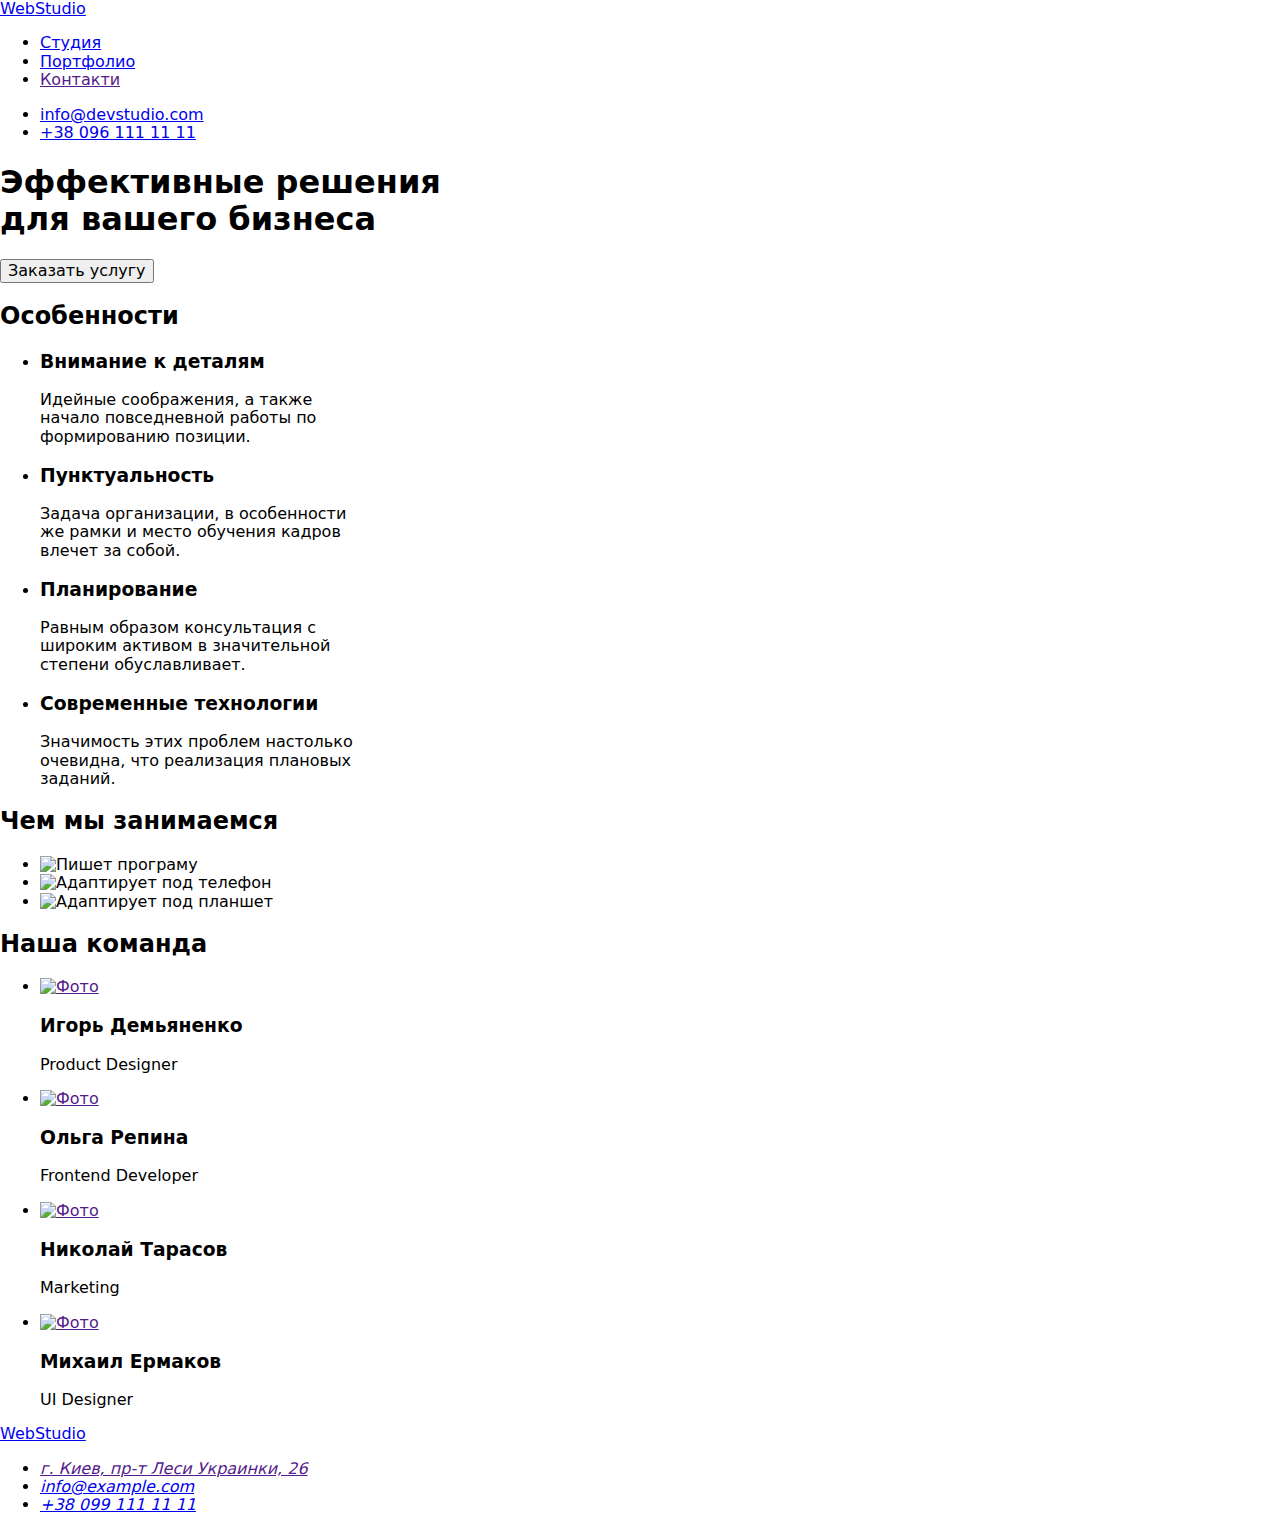
==== index.html @ d5084069 "Create index.html" ====
<!DOCTYPE html>
<html lang="ru">
<head>
  <meta charset="UTF-8" />
  <meta http-equiv="X-UA-Compatible" content="IE=edge" />
  <meta name="viewport" content="width=device-width, initial-scale=1.0" />
  <title>WebStudio</title>
  <link rel="preconnect" href="https://fonts.googleapis.com" />
  <link rel="preconnect" href="https://fonts.gstatic.com" crossorigin />
  <link href="https://fonts.googleapis.com/css2?family=Raleway:wght@700&family=Roboto:wght@400;500;700;900&display=swap" rel="stylesheet" />
  <link rel="stylesheet" href="https://cdnjs.cloudflare.com/ajax/libs/modern-normalize/1.1.0/modern-normalize.min.css" />
  
  <link rel="stylesheet" href="./css/reset.css" />
  <link rel="stylesheet" href="./css/styles.css" />  
</head>
<body>

 <!---------- Шапка сайту--------->

   <header class="header"> 
     <div class="container header-container">
<nav class="header-navigation"> 
    <a href="./index.html" class="logo">Web<span class="header-logo">Studio</span></a>
    <ul class="header-list">
        <li class="header-item"><a class="header-link-studio" href="./index.html">Cтудия</a></li>
        <li class="header-item"><a class="header-link" href="./portfolio.html" >Портфолио</a></li>
        <li class="header-item"><a class="header-link" href="">Контакти</a></li>
    </ul>
     
</nav>
     
<ul class="header-contacts-list">
    <li class="header-contacts-item"><a class="header-contacts-link" href="mailto:info@devstudio.com">info@devstudio.com</a></li>
    <li class="header-contacts-item"><a class="header-contacts-link" href="tel:+380961111111">+38 096 111 11 11</a></li>
</ul>
     </div>
     
   </header>

<main>

    <!-- Герой -->
    
    <section class="hero">
      <div class="container">
<h1 class="hero-title">Эффективные решения <br /> для вашего бизнеса</h1>
<button class="hero-btn" type="button">Заказать услугу</button>
      </div>
    </section>

    <section class="about">
         <div class="container">
    <h2 class="visually-hidden">Особенности</h2>
    
    <ul class="about-list">
        <li class="about-list-item">
          <h3 class="about-list-title">Внимание к деталям</h3>
            <p class="about-list-text">Идейные соображения, а также <br /> начало повседневной работы по <br /> формированию позиции.</p>
        </li>
        <li class="about-list-item">
          <h3 class="about-list-title">Пунктуальность</h3>
            <p class="about-list-text">Задача организации, в особенности <br /> же рамки и место обучения кадров <br /> влечет за собой.</p>
        </li>
        <li class="about-list-item">
          <h3 class="about-list-title">Планирование</h3>
            <p class="about-list-text">Равным образом консультация с <br /> широким активом в значительной <br /> степени обуславливает.</p>
        </li>
        <li class="about-list-item">
          <h3 class="about-list-title">Современные технологии</h3>
            <p class="about-list-text">Значимость этих проблем настолько <br /> очевидна, что реализация плановых <br /> заданий.</p>
        </li>
    </ul>
         </div>
    </section>


    <section class="job">
    <div class="container">
    <h2 class="job-title">Чем мы занимаемся</h2>
<ul class="job-list"> 
<li class="job-list-item"><img class="job-list-image" src="./images/img.jpg" alt="Пишет програму" width="370" height="294"></li>
<li class="job-list-item"><img class="job-list-image" src="./images/img1.jpg" alt="Адаптирует под телефон" width="370" height="294"></li>
<li class="job-list-item"><img class="job-list-image" src="./images/img2.jpg" alt="Адаптирует под планшет" width="370" height="294"></li>
</ul>
     </div>
    </section>

    <section class="team"> 
      <div class="container">
        <h2 class="team-title">Наша команда</h2>
       
        <ul class="team-list">
          <li class="team-list-item">
    <a class="team-list-image" href=""><img src="./images/img3.jpg" alt="Фото" width="270" height="260"></a>
    <h3 class="team-list-title">Игорь Демьяненко</h3>
    <p class="team-list-text" lang="en">Product Designer</p>
          </li>
          <li class="team-list-item">
    <a class="team-list-image" href=""><img src="./images/img4.jpg" alt="Фото" width="270" height="260"></a>
    <h3 class="team-list-title">Ольга Репина</h3>
    <p class="team-list-text" lang="en">Frontend Developer</p>
          </li>
          <li class="team-list-item">
    <a class="team-list-image" href=""><img src="./images/img5.jpg" alt="Фото" width="270" height="260"></a>
    <h3 class="team-list-title">Николай Тарасов</h3>
    <p class="team-list-text" lang="en">Marketing</p>
          </li>
          <li class="team-list-item">
    <a class="team-list-image" href=""><img src="./images/img6.jpg" alt="Фото" width="270" height="260"></a>
    <h3 class="team-list-title">Михаил Ермаков</h3>
    <p class="team-list-text" lang="en">UI Designer</p>
          </li>
     
        </ul>
      </div>
    </section>
    </main>
      
    <!-- -------------- Підвал------------------ -->

   <footer class="footer">
     <div class="container">
        <a class="logo" href="./index.html">Web<span class="footer-logo">Studio</span></a>
        <address class="address">
        <ul class="address-list">
            <li class="address-item"><a class="address-link" href="">г. Киев, пр-т Леси Украинки, 26</a></li>
            <li class="address-item-contact"><a class="address-link-social" href="mailto:info@example.com">info@example.com</a></li>
            <li class="address-item-contact"><a class="address-link-social" href="tel:+380961111111">+38 099 111 11 11</a></li>
        </ul>
        </address>
      </div>
   </footer>
  
</body>
</html>
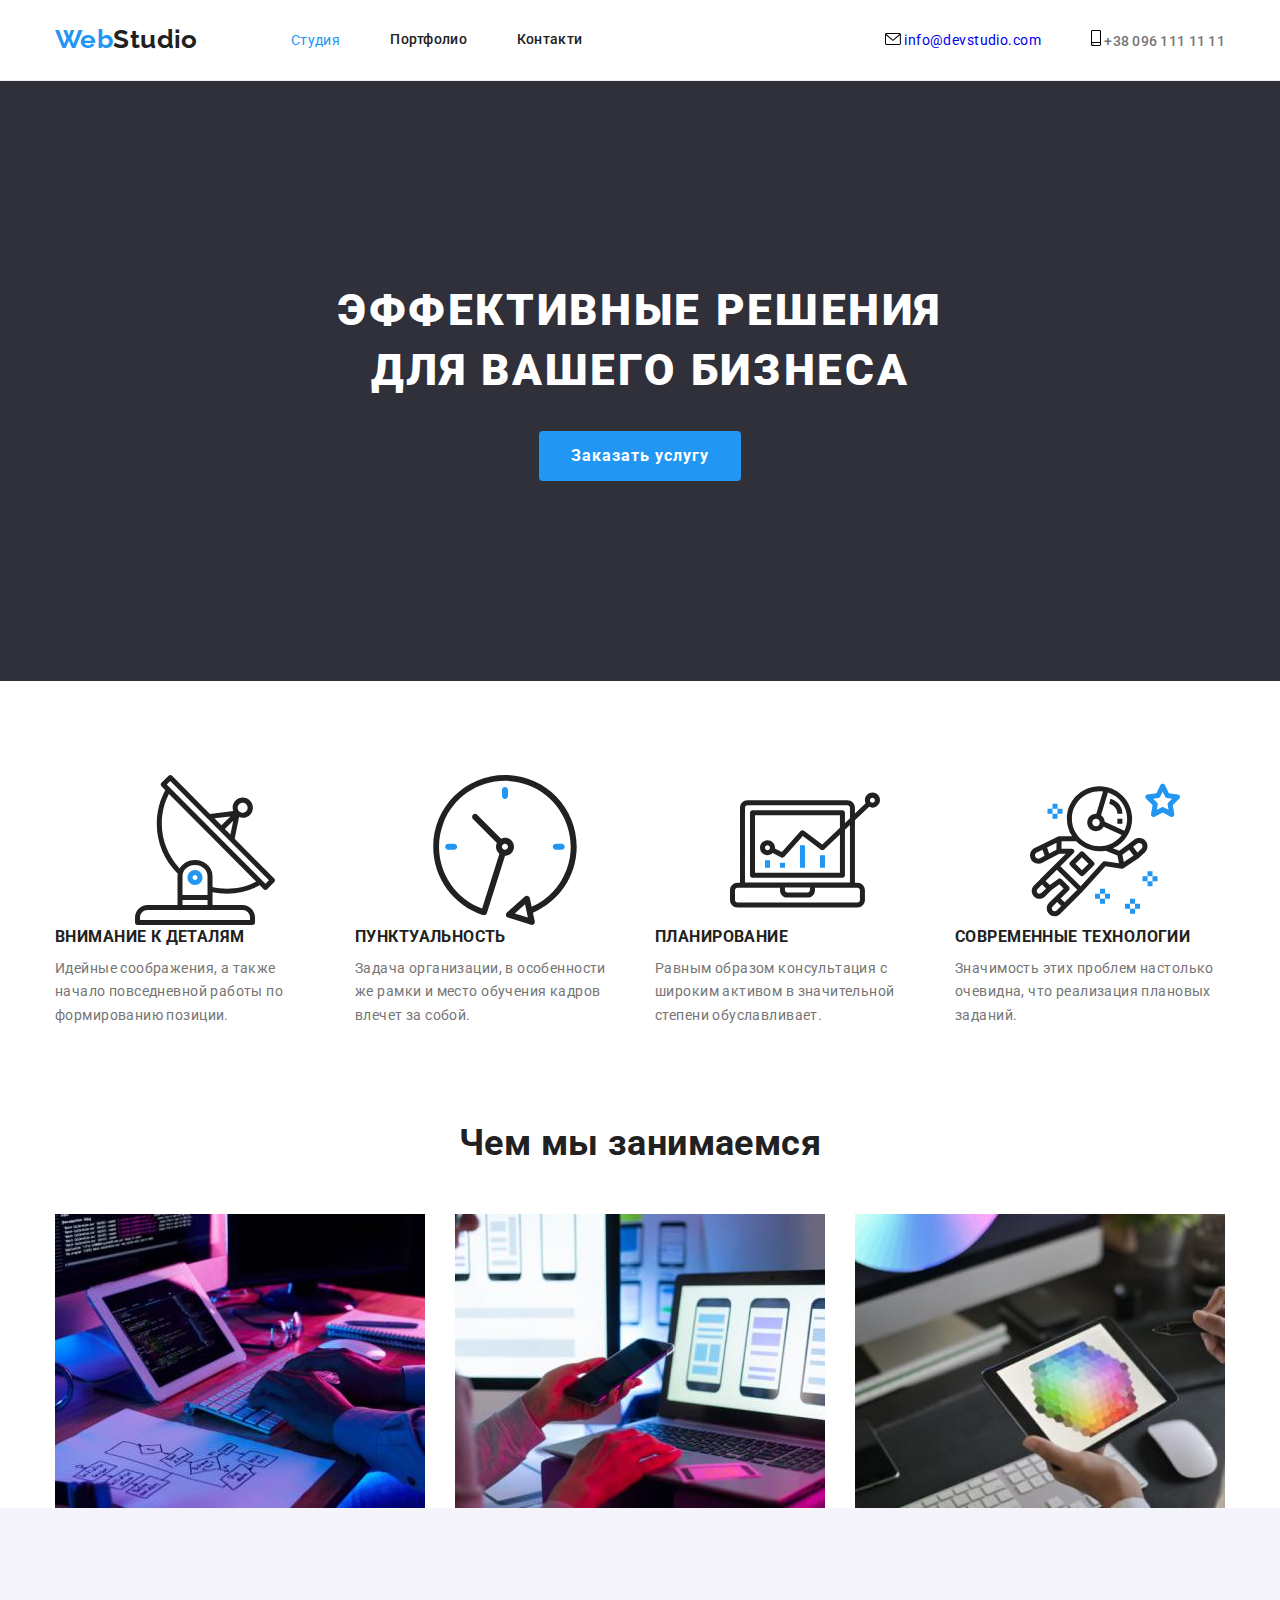
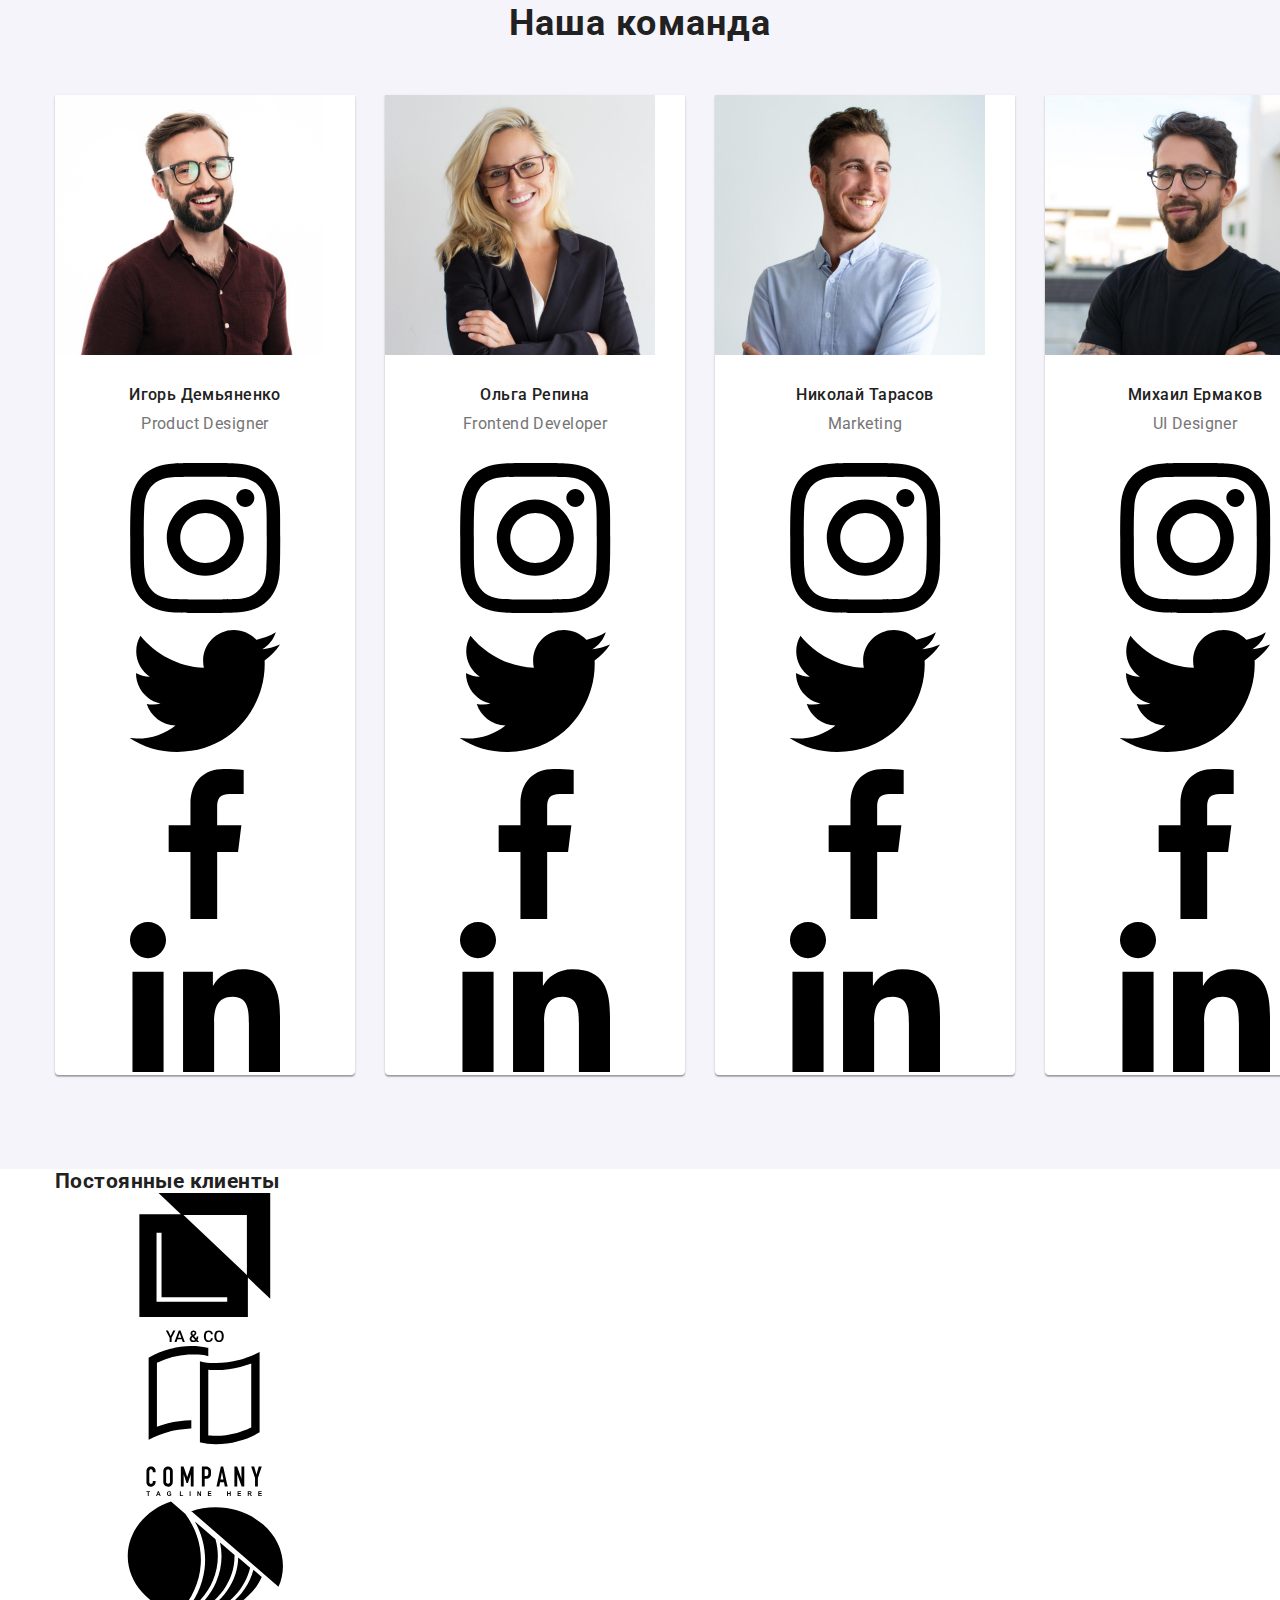
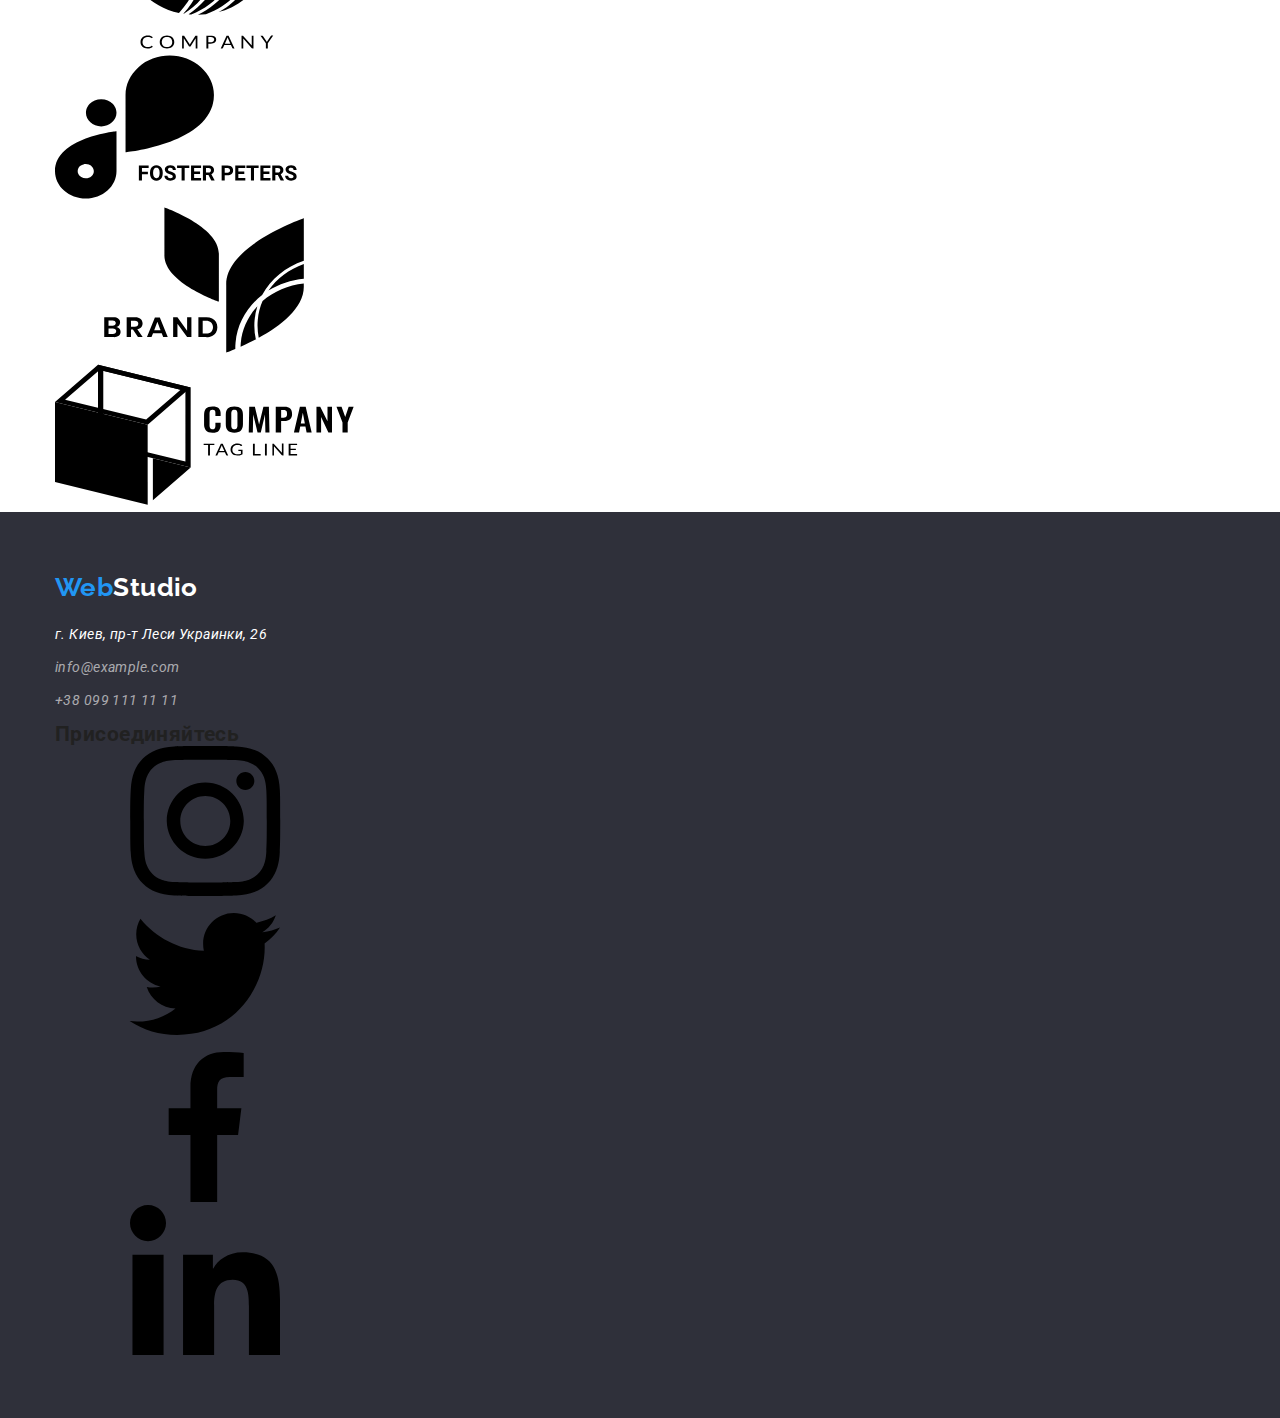
==== commit 37e8ac20: "Update index.html" ====
--- a/index.html
+++ b/index.html
@@ -30,8 +30,16 @@
 </nav>
      
 <ul class="header-contacts-list">
-    <li class="header-contacts-item"><a class="header-contacts-link" href="mailto:info@devstudio.com">info@devstudio.com</a></li>
-    <li class="header-contacts-item"><a class="header-contacts-link" href="tel:+380961111111">+38 096 111 11 11</a></li>
+    <li class="header-contacts-item"><a class="header-contacts-link-mail" href="mailto:info@devstudio.com">
+      <svg class="contact-icon" width="16" height="12">
+      <use href="./images/icon.svg/sprite.svg#icon-envelope"></use>
+      </svg>
+    info@devstudio.com</a></li>
+    <li class="header-contacts-item"><a class="header-contacts-link" href="tel:+380961111111">
+      <svg class="contact-icon" width="10" height="16">
+        <use href="./images/icon.svg/sprite.svg#icon-smartphone"></use>
+      </svg>
+      +38 096 111 11 11</a></li>
 </ul>
      </div>
      
@@ -48,24 +56,46 @@
       </div>
     </section>
 
+
+
     <section class="about">
          <div class="container">
     <h2 class="visually-hidden">Особенности</h2>
     
     <ul class="about-list">
         <li class="about-list-item">
+          <div class="about-icon">
+            <svg class="icon-card">
+              <use href="./images/icon.svg/sprite.svg#icon-antenna"></use>
+            </svg>
+          </div>
           <h3 class="about-list-title">Внимание к деталям</h3>
             <p class="about-list-text">Идейные соображения, а также <br /> начало повседневной работы по <br /> формированию позиции.</p>
         </li>
         <li class="about-list-item">
+          <div class="about-icon">
+            <svg class="icon-card">
+              <use href="./images/icon.svg/sprite.svg#icon-clock"></use>
+            </svg>
+          </div>
           <h3 class="about-list-title">Пунктуальность</h3>
             <p class="about-list-text">Задача организации, в особенности <br /> же рамки и место обучения кадров <br /> влечет за собой.</p>
         </li>
         <li class="about-list-item">
+          <div class="about-icon">
+            <svg class="icon-card">
+              <use href="./images/icon.svg/sprite.svg#icon-diagram"></use>
+            </svg>
+          </div>
           <h3 class="about-list-title">Планирование</h3>
             <p class="about-list-text">Равным образом консультация с <br /> широким активом в значительной <br /> степени обуславливает.</p>
         </li>
         <li class="about-list-item">
+          <div class="about-icon">
+            <svg class="icon-card">
+              <use href="./images/icon.svg/sprite.svg#icon-astronaut"></use>
+            </svg>
+          </div>
           <h3 class="about-list-title">Современные технологии</h3>
             <p class="about-list-text">Значимость этих проблем настолько <br /> очевидна, что реализация плановых <br /> заданий.</p>
         </li>
@@ -94,32 +124,205 @@
     <a class="team-list-image" href=""><img src="./images/img3.jpg" alt="Фото" width="270" height="260"></a>
     <h3 class="team-list-title">Игорь Демьяненко</h3>
     <p class="team-list-text" lang="en">Product Designer</p>
+    <ul class="team-social-networks networks-list">
+      <li class="networks-item">
+        <a class="networks-link-instagram">
+          <svg class="social-icon-instagram">
+            <use href="./images/icon.svg/sprite.svg#icon-instagram"></use>
+          </svg>
+        </a>
+      </li>
+      <li class="networks-item">
+        <a class="networks-link">
+          <svg class="social-icon">
+            <use href="./images/icon.svg/sprite.svg#icon-twitter"></use>
+          </svg>
+        </a>
+      </li>
+      <li class="networks-item">
+        <a class="networks-link">
+          <svg class="social-icon">
+            <use href="./images/icon.svg/sprite.svg#icon-facebook"></use>
+          </svg>
+        </a>
+      </li>
+      <li class="networks-item">
+        <a class="networks-link">
+          <svg class="social-icon">
+            <use href="./images/icon.svg/sprite.svg#icon-linkedin"></use>
+          </svg>
+        </a>
+      </li>
+    </ul>
           </li>
           <li class="team-list-item">
     <a class="team-list-image" href=""><img src="./images/img4.jpg" alt="Фото" width="270" height="260"></a>
     <h3 class="team-list-title">Ольга Репина</h3>
     <p class="team-list-text" lang="en">Frontend Developer</p>
+    <ul class="team-social-networks networks-list">
+      <li class="networks-item">
+        <a class="networks-link">
+          <svg class="social-icon">
+            <use href="./images/icon.svg/sprite.svg#icon-instagram"></use>
+          </svg>
+        </a>
+      </li>
+      <li class="networks-item">
+        <a class="networks-link">
+          <svg class="social-icon">
+            <use href="./images/icon.svg/sprite.svg#icon-twitter"></use>
+          </svg>
+        </a>
+      </li>
+      <li class="networks-item">
+        <a class="networks-link">
+          <svg class="social-icon">
+            <use href="./images/icon.svg/sprite.svg#icon-facebook"></use>
+          </svg>
+        </a>
+      </li>
+      <li class="networks-item">
+        <a class="networks-link">
+          <svg class="social-icon">
+            <use href="./images/icon.svg/sprite.svg#icon-linkedin"></use>
+          </svg>
+        </a>
+      </li>
+    </ul>
           </li>
           <li class="team-list-item">
     <a class="team-list-image" href=""><img src="./images/img5.jpg" alt="Фото" width="270" height="260"></a>
     <h3 class="team-list-title">Николай Тарасов</h3>
     <p class="team-list-text" lang="en">Marketing</p>
+    <ul class="team-social-networks networks-list">
+      <li class="networks-item">
+        <a class="networks-link">
+          <svg class="social-icon">
+            <use href="./images/icon.svg/sprite.svg#icon-instagram"></use>
+          </svg>
+        </a>
+      </li>
+      <li class="networks-item">
+        <a class="networks-link">
+          <svg class="social-icon">
+            <use href="./images/icon.svg/sprite.svg#icon-twitter"></use>
+          </svg>
+        </a>
+      </li>
+      <li class="networks-item">
+        <a class="networks-link">
+          <svg class="social-icon">
+            <use href="./images/icon.svg/sprite.svg#icon-facebook"></use>
+          </svg>
+        </a>
+      </li>
+      <li class="networks-item">
+        <a class="networks-link">
+          <svg class="social-icon">
+            <use href="./images/icon.svg/sprite.svg#icon-linkedin"></use>
+          </svg>
+        </a>
+      </li>
+    </ul>
           </li>
           <li class="team-list-item">
     <a class="team-list-image" href=""><img src="./images/img6.jpg" alt="Фото" width="270" height="260"></a>
     <h3 class="team-list-title">Михаил Ермаков</h3>
     <p class="team-list-text" lang="en">UI Designer</p>
+    <ul class="team-social-networks networks-list">
+      <li class="networks-item">
+        <a class="networks-link">
+          <svg class="social-icon">
+            <use href="./images/icon.svg/sprite.svg#icon-instagram"></use>
+          </svg>
+        </a>
+      </li>
+      <li class="networks-item">
+        <a class="networks-link">
+          <svg class="social-icon">
+            <use href="./images/icon.svg/sprite.svg#icon-twitter"></use>
+          </svg>
+        </a>
+      </li>
+      <li class="networks-item">
+        <a class="networks-link">
+          <svg class="social-icon">
+            <use href="./images/icon.svg/sprite.svg#icon-facebook"></use>
+          </svg>
+        </a>
+      </li>
+      <li class="networks-item">
+        <a class="networks-link">
+          <svg class="social-icon">
+            <use href="./images/icon.svg/sprite.svg#icon-linkedin"></use>
+          </svg>
+        </a>
+      </li>
+    </ul>
           </li>
      
         </ul>
       </div>
     </section>
     </main>
+
+    <!------------ Постійні клієнти ---------------->
+    <section class="clients">
+      <div class="container">
+        <h2 class="clients-title">Постоянные клиенты</h2>
+        <ul class="clients-list">
+          <li class="clients-list-item">
+            <a class="clients-link">
+              <svg class="clients-icon">
+                <use href="./images/icon.svg/sprite.svg#icon-group6"></use>
+              </svg>
+            </a>
+          </li>
+          <li class="clients-list-item">
+            <a class="clients-link">
+              <svg class="clients-icon">
+                <use href="./images/icon.svg/sprite.svg#icon-group1"></use>
+              </svg>
+            </a>
+          </li>
+          <li class="clients-list-item">
+            <a class="clients-link">
+              <svg class="clients-icon">
+                <use href="./images/icon.svg/sprite.svg#icon-group2"></use>
+              </svg>
+            </a>
+          </li>
+          <li class="clients-list-item">
+            <a class="clients-link">
+              <svg class="clients-icon-group">
+                <use href="./images/icon.svg/sprite.svg#icon-group3"></use>
+              </svg>
+            </a>
+          </li>
+          <li class="clients-list-item">
+            <a class="clients-link">
+              <svg class="clients-icon">
+                <use href="./images/icon.svg/sprite.svg#icon-group4"></use>
+              </svg>
+            </a>
+          </li>
+          <li class="clients-list-item">
+            <a class="clients-link">
+              <svg class="clients-icon">
+                <use href="./images/icon.svg/sprite.svg#icon-group5"></use>
+              </svg>
+            </a>
+          </li>
+        </ul>
+        </div>
+        </section>
+
       
     <!-- -------------- Підвал------------------ -->
 
    <footer class="footer">
-     <div class="container">
+    <div class="container footer-container">
+      <div class="footer-left-container">
         <a class="logo" href="./index.html">Web<span class="footer-logo">Studio</span></a>
         <address class="address">
         <ul class="address-list">
@@ -129,6 +332,41 @@
         </ul>
         </address>
       </div>
+      <div class="footer-right-container">
+        <h2 class="net-social">Присоединяйтесь</h2>
+<ul class="team-social-networks networks-list">
+  <li class="networks-item">
+    <a class="networks-link dark-bg">
+      <svg class="social-icon footer-fill">
+        <use href="./images/icon.svg/sprite.svg#icon-instagram"></use>
+      </svg>
+    </a>
+  </li>
+  <li class="networks-item">
+    <a class="networks-link dark-bg-one">
+      <svg class="social-icon footer-fill">
+        <use href="./images/icon.svg/sprite.svg#icon-twitter"></use>
+      </svg>
+    </a>
+  </li>
+  <li class="networks-item">
+    <a class="networks-link dark-bg">
+      <svg class="social-icon footer-fill">
+        <use href="./images/icon.svg/sprite.svg#icon-facebook"></use>
+      </svg>
+    </a>
+  </li>
+  <li class="networks-item">
+    <a class="networks-link dark-bg">
+      <svg class="social-icon footer-fill">
+        <use href="./images/icon.svg/sprite.svg#icon-linkedin"></use>
+      </svg>
+    </a>
+  </li>
+</ul>
+</div>
+</div>
+
    </footer>
   
 </body>
--- a/css/styles.css
+++ b/css/styles.css
@@ -0,0 +1,429 @@
+:root {
+  --main-title-color: #212121;
+  --secondary-title-color: #757575;
+  --main-text-color: #212121;
+  --secondary-text-color: #757575;
+  --accent-color: #2196f3;
+  --tertiary-text-color: #ffffff;
+  --background-color: #e5e5e5;
+  --background-btn-color: #f5f4fa;
+  --container-gap: 94px;
+  --project-gap: 30px;
+}
+
+p,
+h1,
+h2,
+h3,
+h4,
+h5,
+h6 {
+  margin: 0;
+}
+
+ul {
+  margin: 0;
+  padding-left: 0;
+}
+
+img {
+  display: block;
+  max-width: 100%;
+  height: auto;
+}
+
+body {
+  font-family: 'Roboto', sans-serif;
+  font-size: 14px;
+  letter-spacing: 0.03em;
+  color: var(--main-title-color);
+}
+
+a {
+  text-decoration: none;
+}
+
+button {
+  border: none;
+}
+
+ul li {
+  list-style: none;
+}
+
+.container {
+  width: 1200px;
+  margin: 0 auto;
+  padding-left: 15px;
+  padding-right: 15px;
+}
+
+.visually-hidden {
+  position: absolute;
+  width: 1px;
+  height: 1px;
+  margin: -1px;
+  padding: 0;
+  overflow: hidden;
+  border: 0;
+  clip: rect(0 0 0 0);
+}
+
+.link {
+  text-decoration: none;
+}
+
+/*----- ШАПКА сайта----- */
+
+.header {
+  padding-top: 24px;
+  padding-bottom: 25px;
+  background-color: #ffffff;
+  border-bottom: 1px solid #ececec;
+}
+
+.header-container {
+  display: flex;
+}
+
+.header-navigation {
+  display: flex;
+}
+
+.header-item:not(:last-child) {
+  margin-right: 50px;
+}
+
+.logo {
+  margin-right: 93px;
+  font-family: Raleway, sans-serif;
+  display: flex;
+  font-weight: bold;
+  font-size: 26px;
+  line-height: 1.2;
+  color: var(--accent-color);
+}
+
+.header-logo {
+  color: var(--main-text-color);
+}
+
+.header-link {
+  font-weight: 500;
+  line-height: 1.14;
+  letter-spacing: 0.02em;
+  color: var(--main-text-color);
+}
+
+.header-link:hover,
+.header-link:focus,
+.header-contacts-link:hover,
+.header-contacts-link:focus {
+  color: var(--accent-color);
+}
+
+.header-list {
+  display: flex;
+  align-items: center;
+}
+
+.header-contacts-list {
+  display: flex;
+  margin-left: auto;
+  align-items: center;
+}
+
+.header-contacts-item:not(:first-child) {
+  margin-left: 50px;
+}
+
+.header-link-studio,
+.header-link-portfolio {
+  color: var(--accent-color);
+}
+
+.header-contacts-link {
+  font-weight: 500;
+  line-height: 1.14;
+  letter-spacing: 0.02em;
+  color: var(--secondary-text-color);
+}
+
+/* ----------------------ГЕРОЙ--------------------*/
+
+.hero {
+  width: 100%;
+  max-width: 1600px;
+  padding-top: 200px;
+  padding-bottom: 200px;
+  text-align: center;
+  background-color: #2f303a;
+}
+
+.hero-title {
+  margin: 0 auto;
+  max-width: 696px;
+  margin-bottom: 30px;
+  font-weight: 900;
+  font-size: 44px;
+  line-height: 1.36;
+  text-align: center;
+  letter-spacing: 0.06em;
+  text-transform: uppercase;
+  color: #ffffff;
+}
+
+.hero-btn {
+  padding: 10px 32px;
+  border-radius: 4px;
+  font-family: inherit;
+  font-weight: bold;
+  font-size: 16px;
+  line-height: 1.87;
+  text-align: center;
+  letter-spacing: 0.06em;
+  color: var(--tertiary-text-color);
+  background-color: var(--background-btn-color);
+  background: #2196f3;
+  cursor: pointer;
+}
+
+.hero-btn:hover,
+.hero-btn:focus {
+  background-color: #188ce8;
+  color: var(--tertiary-text-color);
+}
+
+/* ----------------------ОСОБЛИВОСТІ--------------------*/
+
+.about {
+  padding-top: var(--container-gap);
+  padding-bottom: var(--container-gap);
+  background-color: var(--tertiary-text-color);
+}
+
+.about-list {
+  display: flex;
+  align-items: center;
+}
+.about-list-item {
+  width: 270px;
+}
+
+.about-list-item:not(:last-child) {
+  margin-right: 30px;
+}
+
+.about-list-title {
+  font-weight: bold;
+  line-height: 1.14;
+  text-transform: uppercase;
+}
+
+.about-list-text {
+  margin-top: 10px;
+  max-width: 270px;
+  line-height: 1.71;
+  color: var(--secondary-text-color);
+}
+
+/* --------Робота---------- */
+
+.job {
+  padding-bottom: var(--containar-gap);
+  background-color: var(--main-background-color);
+}
+
+.job-list {
+  margin-top: 50px;
+  display: flex;
+  align-items: center;
+}
+
+.job-title {
+  font-weight: bold;
+  font-size: 36px;
+  line-height: 1.17;
+  text-align: center;
+}
+
+.job-list-item:not(:last-child) {
+  margin-right: 30px;
+}
+
+/* -----------Наша команда------------- */
+
+.team {
+  padding-top: var(--container-gap);
+  padding-bottom: var(--container-gap);
+  background-color: #f5f4fa;
+}
+
+.team-title {
+  font-style: normal;
+  font-weight: bold;
+  font-size: 36px;
+  line-height: 1.17;
+  text-align: center;
+  letter-spacing: 0.03em;
+  color: #212121;
+}
+.team-list {
+  margin-top: 50px;
+  display: flex;
+  align-items: center;
+}
+
+.team-list-item {
+  background-color: #ffffff;
+  border-radius: 0px 0px 4px 4px;
+  box-shadow: 0px 1px 3px rgba(0, 0, 0, 0.12), 0px 1px 1px rgba(0, 0, 0, 0.14),
+    0px 2px 1px rgba(0, 0, 0, 0.2);
+}
+.team-list-item:not(:last-child) {
+  margin-right: 30px;
+}
+
+.team-list-title {
+  margin-top: 30px;
+  font-weight: 500;
+  font-size: 16px;
+  line-height: 1.19;
+  text-align: center;
+}
+
+.team-list-text {
+  margin-top: 10px;
+  padding-bottom: 30px;
+  font-size: 16px;
+  line-height: 1.19;
+  text-align: center;
+  color: var(--secondary-text-color);
+}
+
+/*------------------------------ПІДВАЛ--------------------------*/
+
+.footer {
+  padding-top: 60px;
+  padding-bottom: 60px;
+  background-color: #2f303a;
+}
+
+.footer-logo {
+  color: var(--tertiary-text-color);
+}
+
+.address-list {
+  margin-top: 20px;
+  line-height: 1.71;
+}
+.address-item,
+.address-item-contact {
+  margin-bottom: 9px;
+}
+
+.link {
+  font-family: inherit;
+  font-style: normal;
+  font-weight: normal;
+  line-height: 1.71;
+}
+
+.address-link {
+  color: var(--tertiary-text-color);
+}
+
+.address-link-social {
+  color: rgba(255, 255, 255, 0.6);
+}
+
+.address-link:hover,
+.address-link:focus,
+.address-link-social:hover,
+.address-link-social:focus {
+  color: var(--accent-color);
+}
+
+/* -------------Проекти------------- */
+
+.practice {
+  padding-top: var(--container-gap);
+  padding-bottom: var(--container-gap);
+  background-color: var(--tertiary-text-color);
+}
+
+.practice-list {
+  margin-bottom: 50px;
+  padding-left: 280px;
+  display: flex;
+}
+
+.practice-item:not(:last-child) {
+  margin-right: 8px;
+}
+
+.practice-btn {
+  padding: 6px 22px;
+  border-radius: 4px;
+  font-family: inherit;
+  font-weight: 500;
+  font-size: 16px;
+  line-height: 1.62;
+  text-align: center;
+  letter-spacing: 0.03em;
+  color: var(--main-title-color);
+  background-color: var(--background-btn-color);
+  cursor: pointer;
+}
+
+.practice-btn:hover,
+.practice-btn.focus {
+  background-color: var(--accent-color);
+  color: var(--tertiary-text-color);
+}
+
+.one {
+  background-color: var(--accent-color);
+  color: var(--tertiary-text-color);
+}
+
+.project {
+  display: flex;
+  align-items: center;
+  flex-wrap: wrap;
+}
+
+.project-title {
+  margin-bottom: 4px;
+  font-weight: bold;
+  font-size: 18px;
+  line-height: 2;
+  letter-spacing: 0.06em;
+  color: var(--main-title-color);
+}
+
+.project-list {
+  width: 370px;
+  margin-right: 30px;
+  margin-bottom: 30px;
+}
+
+.project-list:nth-child(3n) {
+  margin-right: 0px;
+}
+
+.project-list:nth-last-child(-n + 3) {
+  margin-bottom: 0px;
+}
+
+.project-definition {
+  padding: 20px 24px;
+  background: #ffffff;
+  border: 1px solid #eeeeee;
+}
+
+.project-text {
+  font-size: 16px;
+  line-height: 1.87;
+  color: var(--secondary-text-color);
+}
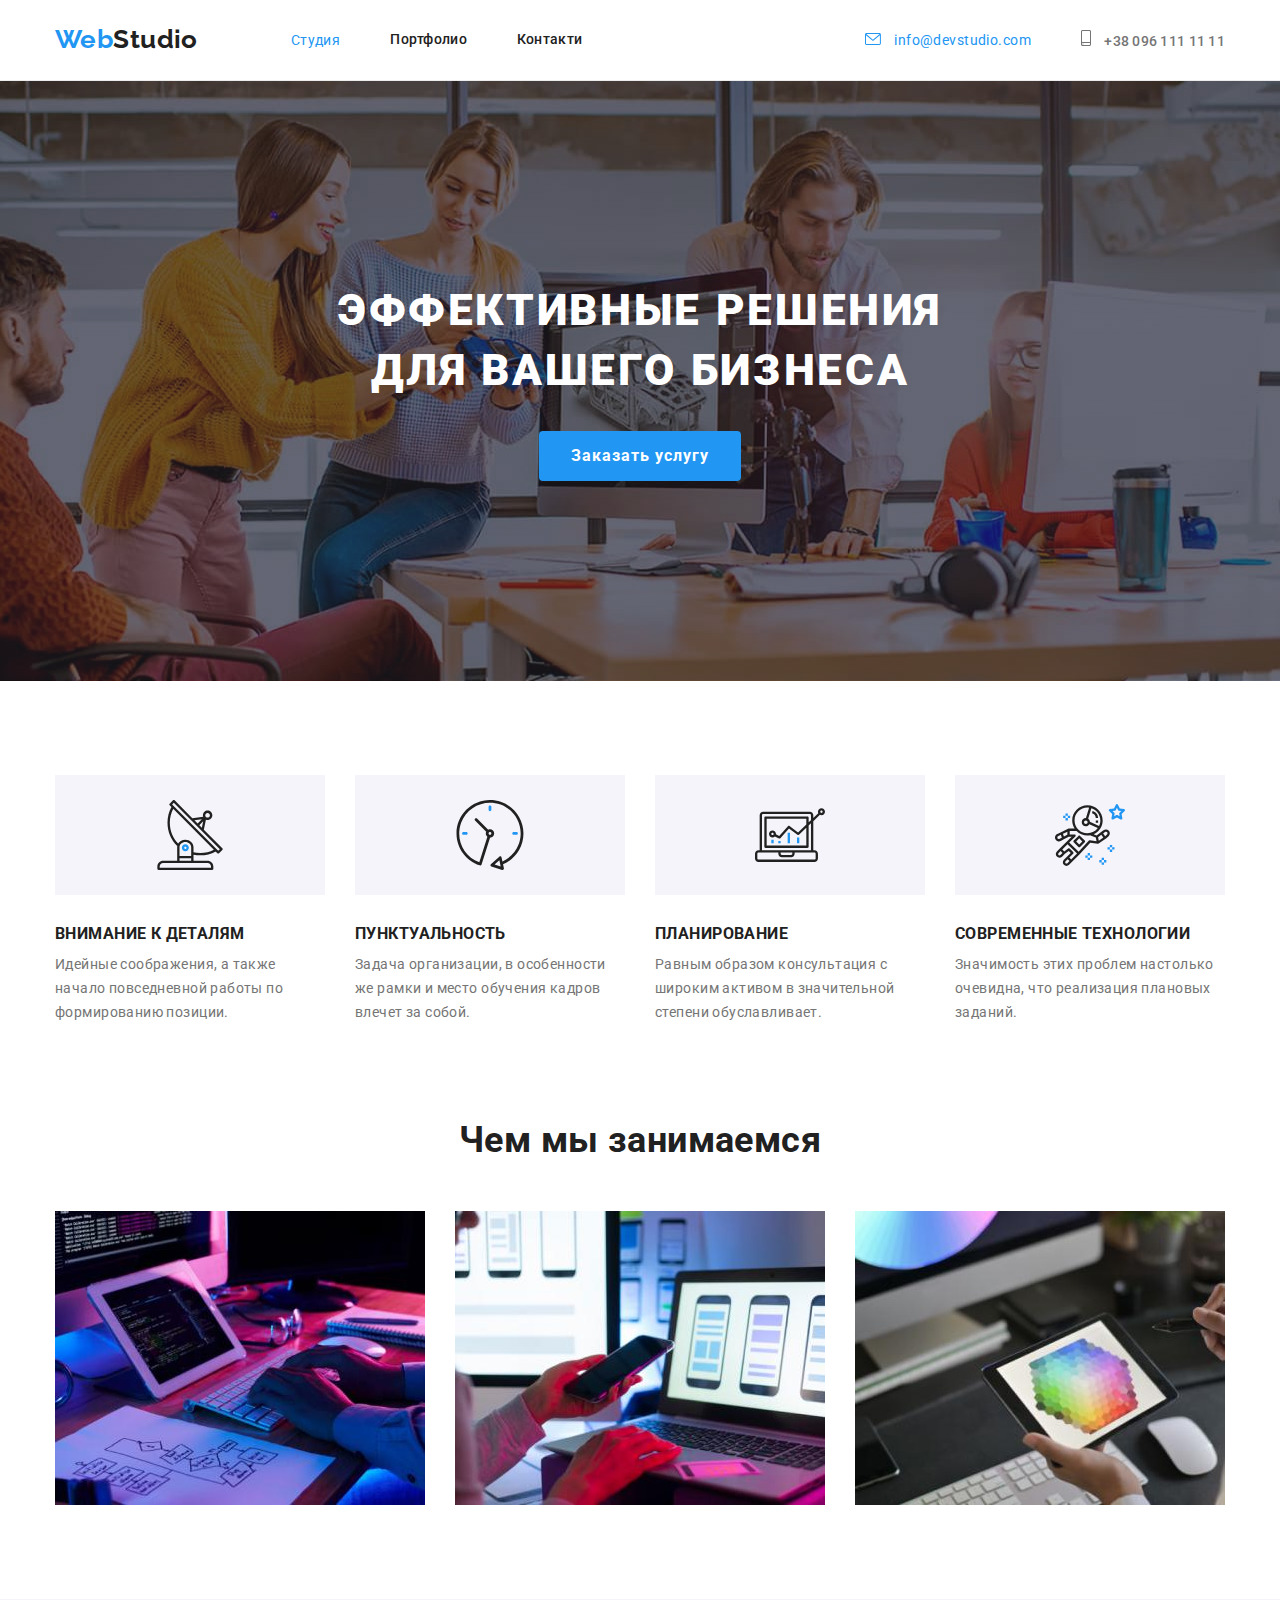
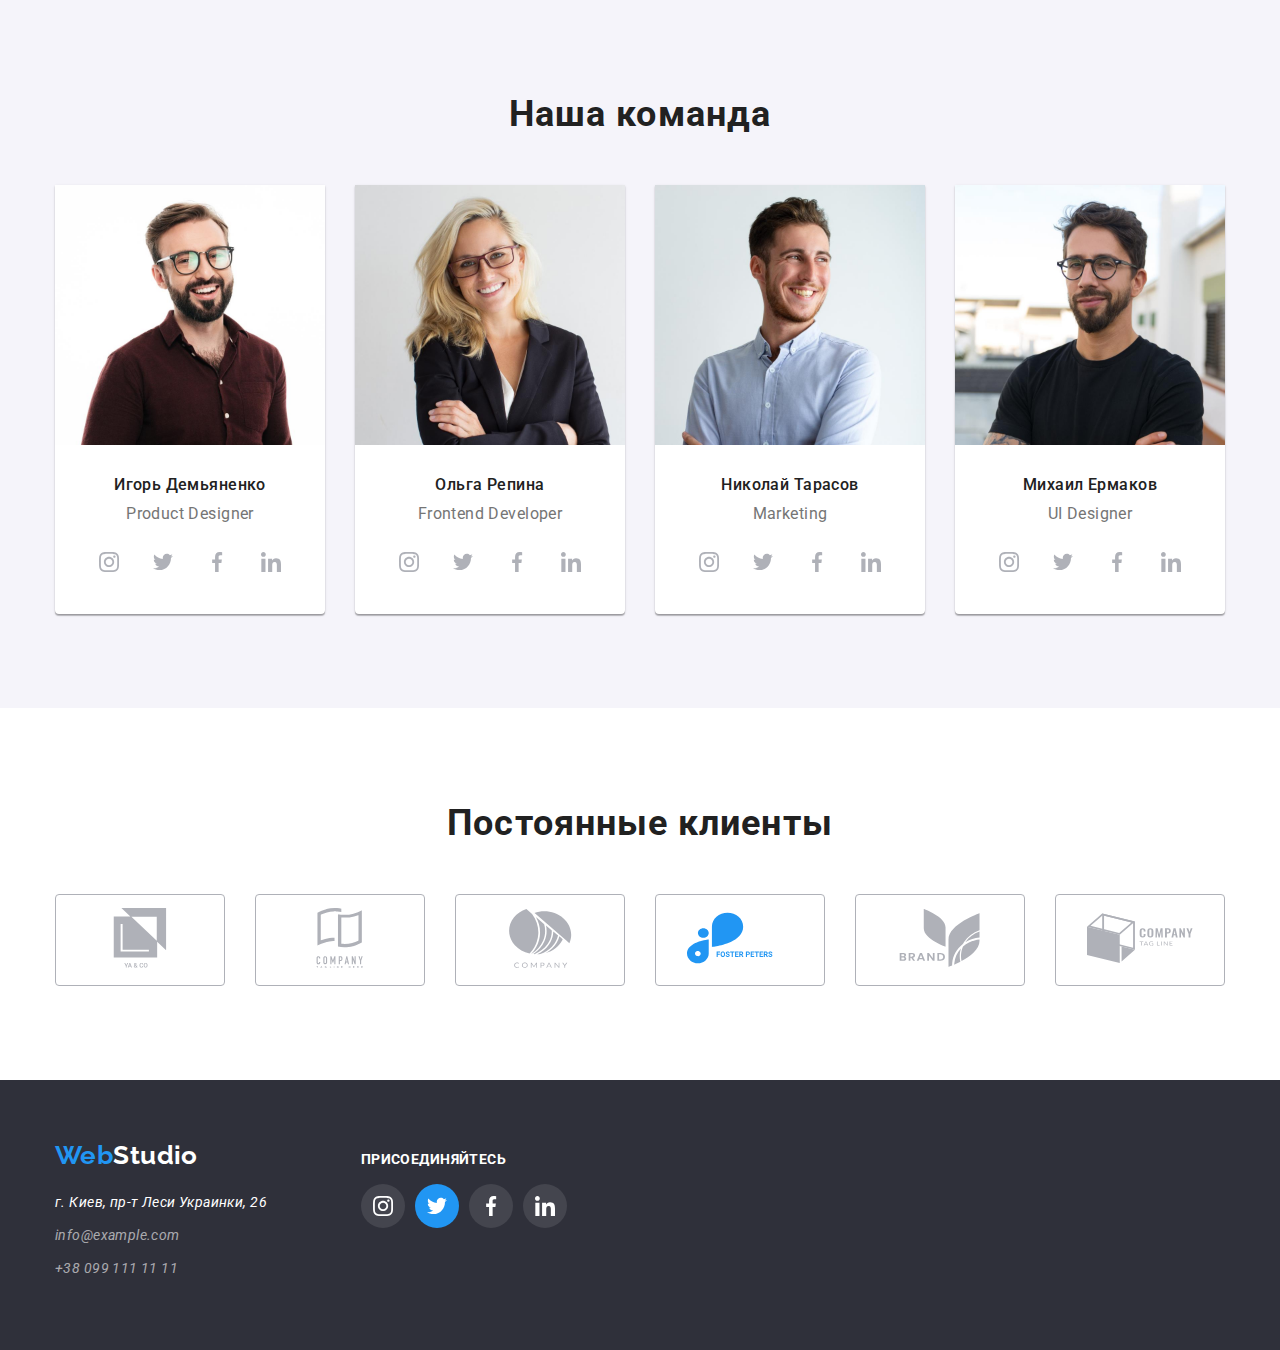
==== commit ee43bec5: "Update index.html" ====
--- a/index.html
+++ b/index.html
@@ -126,8 +126,8 @@
     <p class="team-list-text" lang="en">Product Designer</p>
     <ul class="team-social-networks networks-list">
       <li class="networks-item">
-        <a class="networks-link-instagram">
-          <svg class="social-icon-instagram">
+        <a class="networks-link">
+          <svg class="social-icon">
             <use href="./images/icon.svg/sprite.svg#icon-instagram"></use>
           </svg>
         </a>
--- a/css/styles.css
+++ b/css/styles.css
@@ -7,6 +7,7 @@
   --tertiary-text-color: #ffffff;
   --background-color: #e5e5e5;
   --background-btn-color: #f5f4fa;
+  --main-background-color: #ffffff;
   --container-gap: 94px;
   --project-gap: 30px;
 }
@@ -138,7 +139,8 @@
 }
 
 .header-link-studio,
-.header-link-portfolio {
+.header-link-portfolio,
+.header-contacts-link-mail {
   color: var(--accent-color);
 }
 
@@ -149,6 +151,16 @@
   color: var(--secondary-text-color);
 }
 
+.contact-icon {
+  margin-right: 10px;
+  fill: currentColor;
+}
+
+.contact-icon:hover,
+.contact-icon:focus {
+  fill: var(--accent-color);
+}
+
 /* ----------------------ГЕРОЙ--------------------*/
 
 .hero {
@@ -157,7 +169,16 @@
   padding-top: 200px;
   padding-bottom: 200px;
   text-align: center;
-  background-color: #2f303a;
+  background-image: linear-gradient(
+      to right,
+      rgba(47, 48, 58, 0.4),
+      rgba(47, 48, 58, 0.4)
+    ),
+    url(../images/hero.jpg);
+  background-color: #c4c4c4;
+  background-repeat: no-repeat;
+  background-position: center;
+  background-size: cover;
 }
 
 .hero-title {
@@ -214,6 +235,26 @@
   margin-right: 30px;
 }
 
+.about-icon {
+  display: flex;
+  justify-content: center;
+  align-items: center;
+  margin-bottom: 30px;
+  width: 270px;
+  height: 120px;
+  background-color: var(--background-btn-color);
+}
+
+.about-icon:hover {
+  background: #f5f4fa;
+  border-radius: 4px;
+}
+
+.icon-card {
+  width: 70px;
+  height: 70px;
+}
+
 .about-list-title {
   font-weight: bold;
   line-height: 1.14;
@@ -230,7 +271,7 @@
 /* --------Робота---------- */
 
 .job {
-  padding-bottom: var(--containar-gap);
+  padding-bottom: var(--container-gap);
   background-color: var(--main-background-color);
 }
 
@@ -294,11 +335,124 @@
 
 .team-list-text {
   margin-top: 10px;
-  padding-bottom: 30px;
   font-size: 16px;
   line-height: 1.19;
   text-align: center;
   color: var(--secondary-text-color);
+}
+
+.team-social-networks {
+  margin-top: 16px;
+}
+
+.networks-list {
+  display: flex;
+  justify-content: center;
+  padding-bottom: 30px;
+}
+
+.networks-item {
+  width: 44px;
+  height: 44px;
+}
+
+.networks-item + .networks-item {
+  margin-left: 10px;
+}
+
+.networks-link {
+  width: 100%;
+  height: 100%;
+  display: flex;
+  align-items: center;
+  justify-content: center;
+  border-radius: 50%;
+  background: var(--main-background-color);
+  cursor: pointer;
+}
+
+.networks-link:hover,
+.networks-link:focus {
+  background-color: var(--accent-color);
+}
+
+.networks-link:hover .social-icon,
+.networks-link:focus .social-icon {
+  fill: var(--main-background-color);
+}
+
+.social-icon {
+  width: 20px;
+  height: 20px;
+  fill: #afb1b8;
+}
+
+/*------------------------ПОСТІЙНІ КЛІЄНТИ---------------------*/
+
+.clients {
+  padding-top: 94px;
+  padding-bottom: 94px;
+}
+
+.clients-title {
+  font-weight: bold;
+  font-size: 36px;
+  line-height: 1.17;
+  text-align: center;
+  letter-spacing: 0.03em;
+  color: var(--main-title-color);
+}
+
+.clients-list {
+  display: flex;
+  justify-content: center;
+  margin-top: 50px;
+  text-align: center;
+}
+
+.clients-list-item {
+  width: 170px;
+  height: 92px;
+  border: 1px solid #afb1b8;
+  border-radius: 4px;
+  display: flex;
+  align-items: center;
+  justify-content: center;
+  cursor: pointer;
+}
+
+.clients-list-item:hover,
+.clients-list-item:focus {
+  border: 1px solid var(--accent-color);
+  fill: var(--accent-color);
+}
+
+.clients-list-item + .clients-list-item {
+  margin-left: 30px;
+}
+
+.clients-icon,
+.clients-icon-group {
+  width: 106px;
+  height: 60px;
+  fill: #afb1b8;
+}
+
+.clients-icon-group {
+  fill: var(--accent-color);
+}
+
+.clients-link {
+  display: block;
+  padding-top: 16px;
+  padding-bottom: 16px;
+  padding-left: 32px;
+  padding-right: 32px;
+}
+
+.clients-link:hover .clients-icon,
+.clients-link:focus .clients-icon {
+  fill: var(--accent-color);
 }
 
 /*------------------------------ПІДВАЛ--------------------------*/
@@ -309,6 +463,14 @@
   background-color: #2f303a;
 }
 
+.footer-container {
+  display: flex;
+  align-items: baseline;
+}
+
+.footer-left-container {
+  margin-right: 70px;
+}
 .footer-logo {
   color: var(--tertiary-text-color);
 }
@@ -342,6 +504,28 @@
 .address-link-social:hover,
 .address-link-social:focus {
   color: var(--accent-color);
+}
+
+.net-social {
+  font-weight: bold;
+  font-size: 14px;
+  line-height: 1.14;
+  letter-spacing: 0.03em;
+  text-transform: uppercase;
+  color: #ffffff;
+}
+
+.footer-fill {
+  fill: #ffffff;
+}
+
+.dark-bg,
+.dark-bg-one {
+  background: rgba(255, 255, 255, 0.1);
+}
+
+.dark-bg-one {
+  background-color: var(--accent-color);
 }
 
 /* -------------Проекти------------- */
@@ -416,6 +600,12 @@
   margin-bottom: 0px;
 }
 
+.project-list:hover,
+.project-list:focus {
+  box-shadow: 0px 1px 1px rgba(0, 0, 0, 0.12), 0px 4px 4px rgba(0, 0, 0, 0.06),
+    1px 4px 6px rgba(0, 0, 0, 0.16);
+}
+
 .project-definition {
   padding: 20px 24px;
   background: #ffffff;
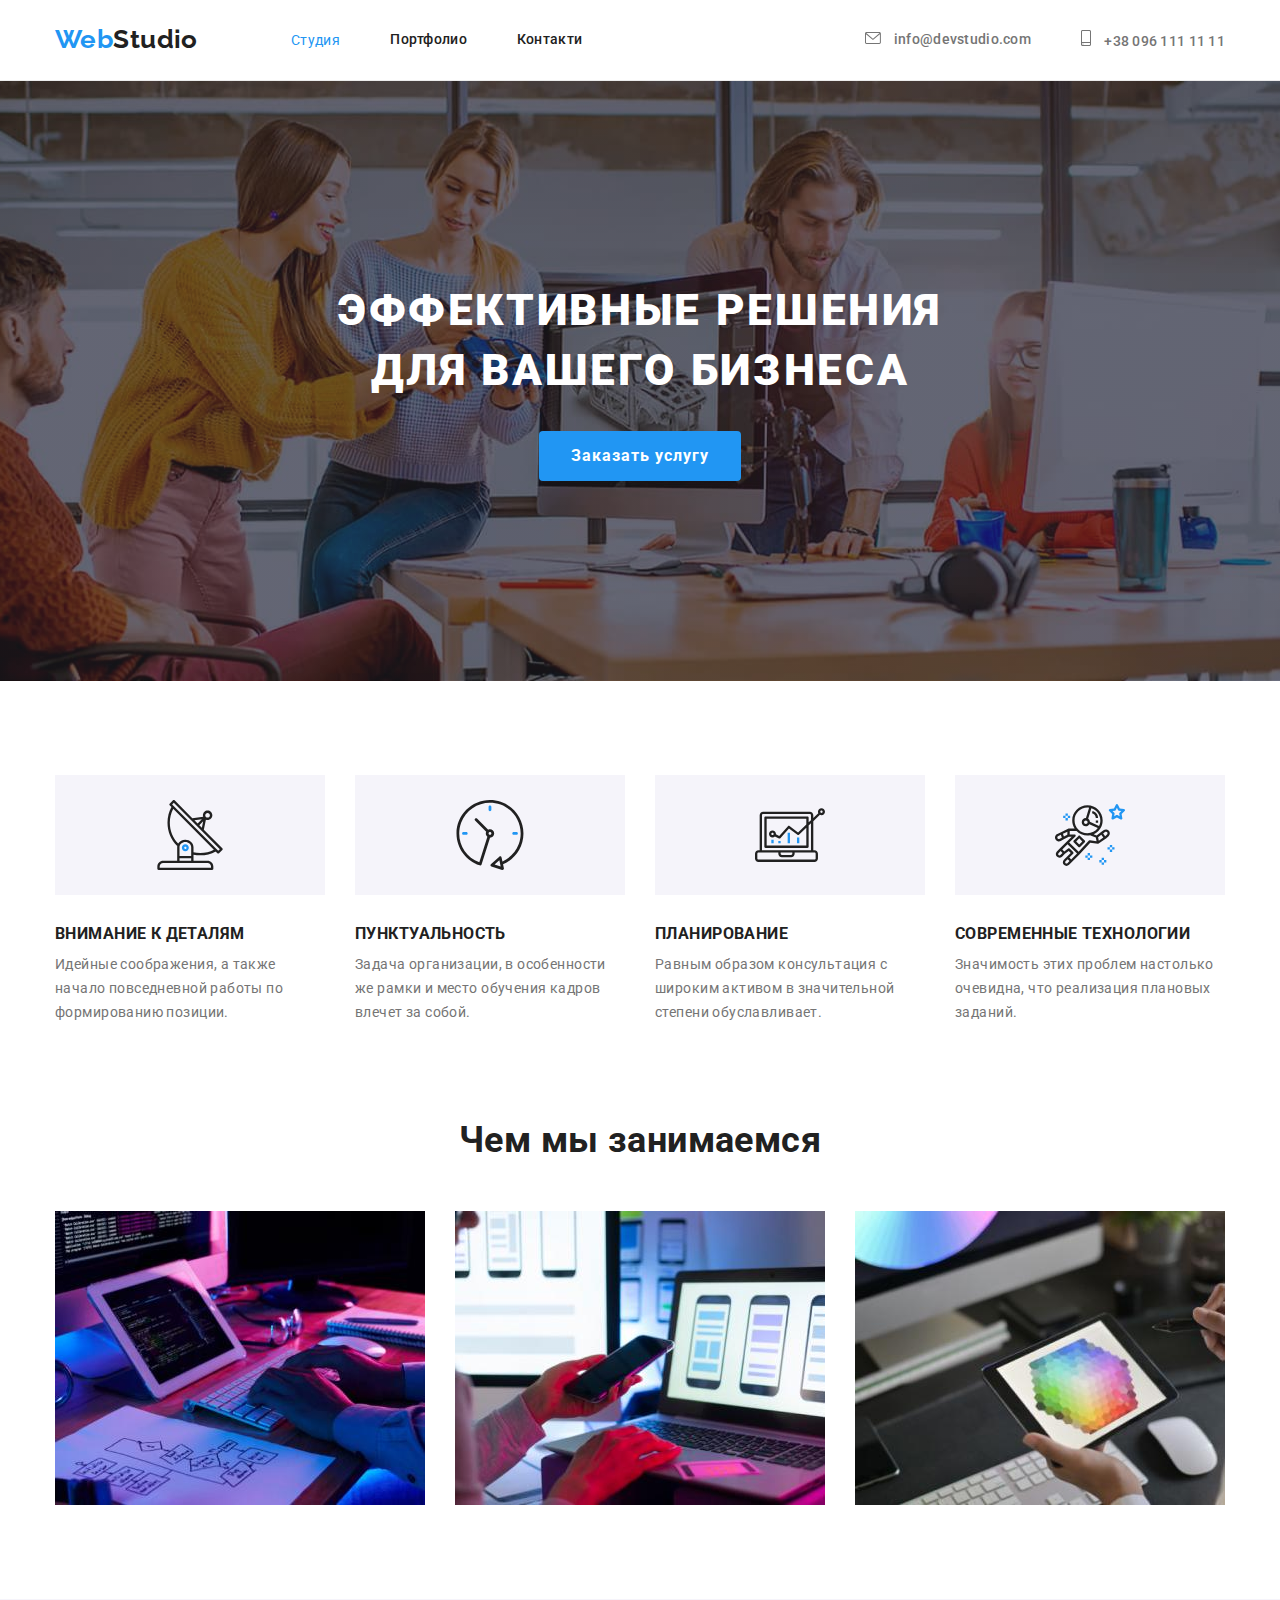
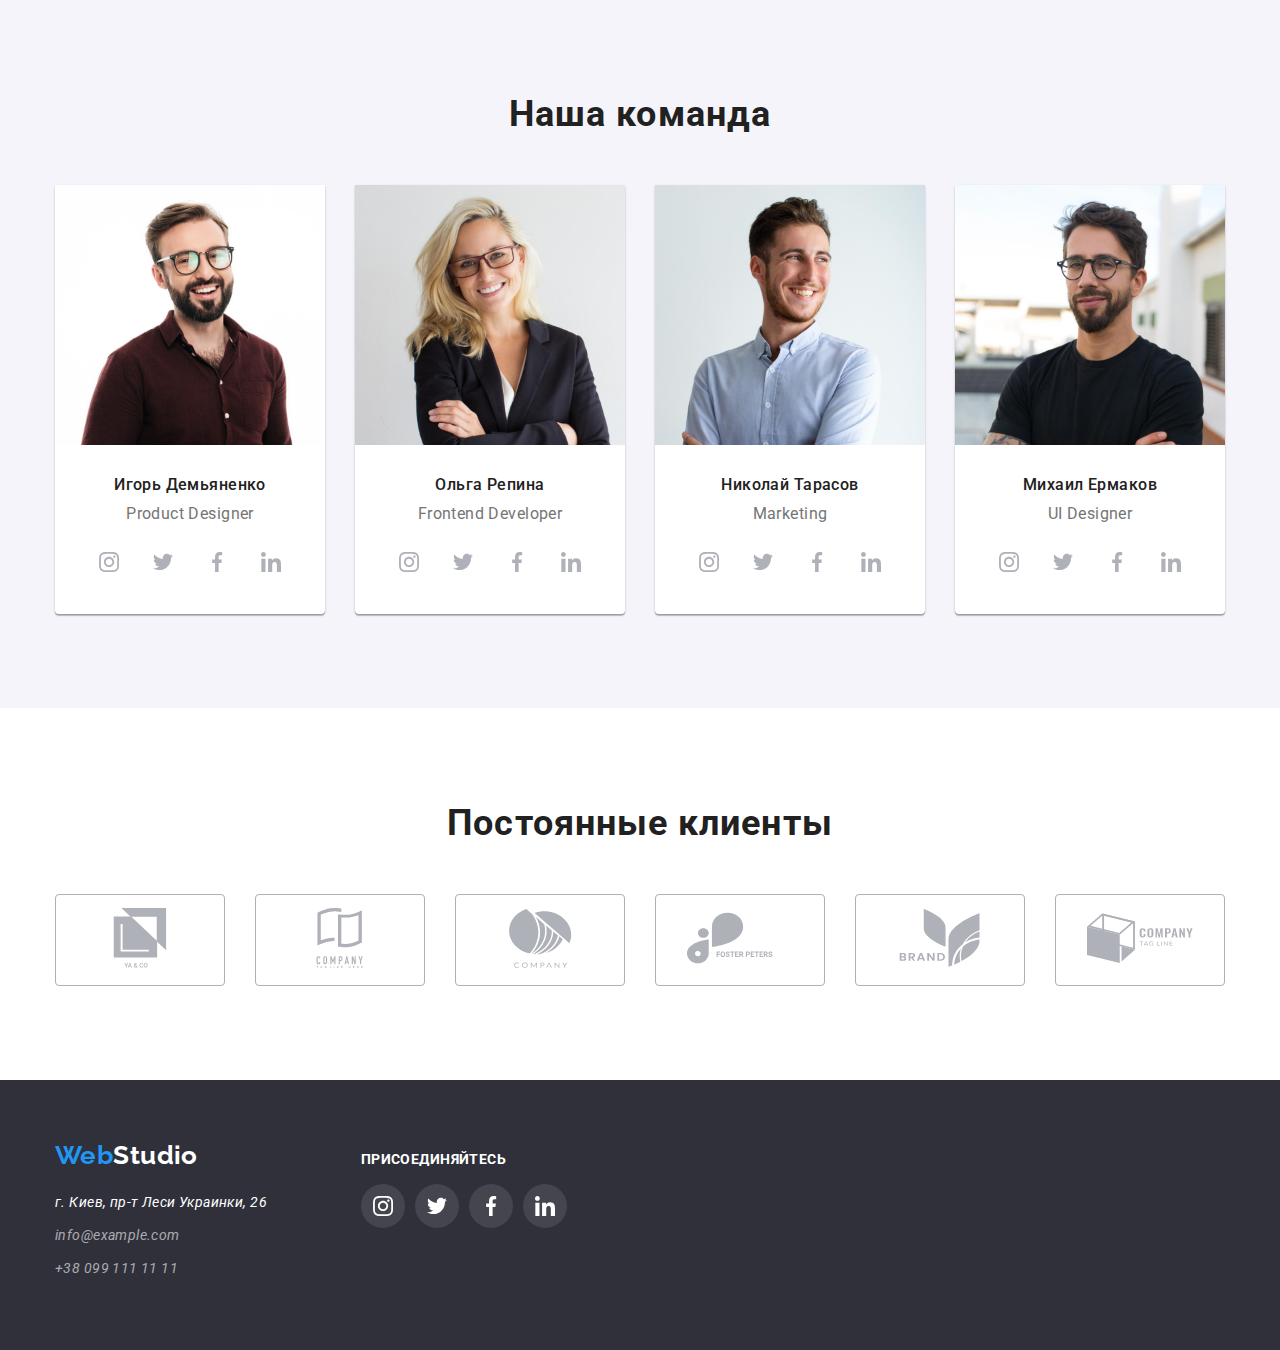
==== commit cc4b7e67: "Update index.html" ====
--- a/index.html
+++ b/index.html
@@ -30,7 +30,7 @@
 </nav>
      
 <ul class="header-contacts-list">
-    <li class="header-contacts-item"><a class="header-contacts-link-mail" href="mailto:info@devstudio.com">
+    <li class="header-contacts-item"><a class="header-contacts-link" href="mailto:info@devstudio.com">
       <svg class="contact-icon" width="16" height="12">
       <use href="./images/icon.svg/sprite.svg#icon-envelope"></use>
       </svg>
@@ -294,7 +294,7 @@
           </li>
           <li class="clients-list-item">
             <a class="clients-link">
-              <svg class="clients-icon-group">
+              <svg class="clients-icon">
                 <use href="./images/icon.svg/sprite.svg#icon-group3"></use>
               </svg>
             </a>
@@ -343,7 +343,7 @@
     </a>
   </li>
   <li class="networks-item">
-    <a class="networks-link dark-bg-one">
+    <a class="networks-link dark-bg">
       <svg class="social-icon footer-fill">
         <use href="./images/icon.svg/sprite.svg#icon-twitter"></use>
       </svg>
--- a/css/styles.css
+++ b/css/styles.css
@@ -139,8 +139,7 @@
 }
 
 .header-link-studio,
-.header-link-portfolio,
-.header-contacts-link-mail {
+.header-link-portfolio {
   color: var(--accent-color);
 }
 
@@ -431,15 +430,10 @@
   margin-left: 30px;
 }
 
-.clients-icon,
-.clients-icon-group {
+.clients-icon {
   width: 106px;
   height: 60px;
   fill: #afb1b8;
-}
-
-.clients-icon-group {
-  fill: var(--accent-color);
 }
 
 .clients-link {
@@ -519,13 +513,8 @@
   fill: #ffffff;
 }
 
-.dark-bg,
-.dark-bg-one {
+.dark-bg {
   background: rgba(255, 255, 255, 0.1);
-}
-
-.dark-bg-one {
-  background-color: var(--accent-color);
 }
 
 /* -------------Проекти------------- */
